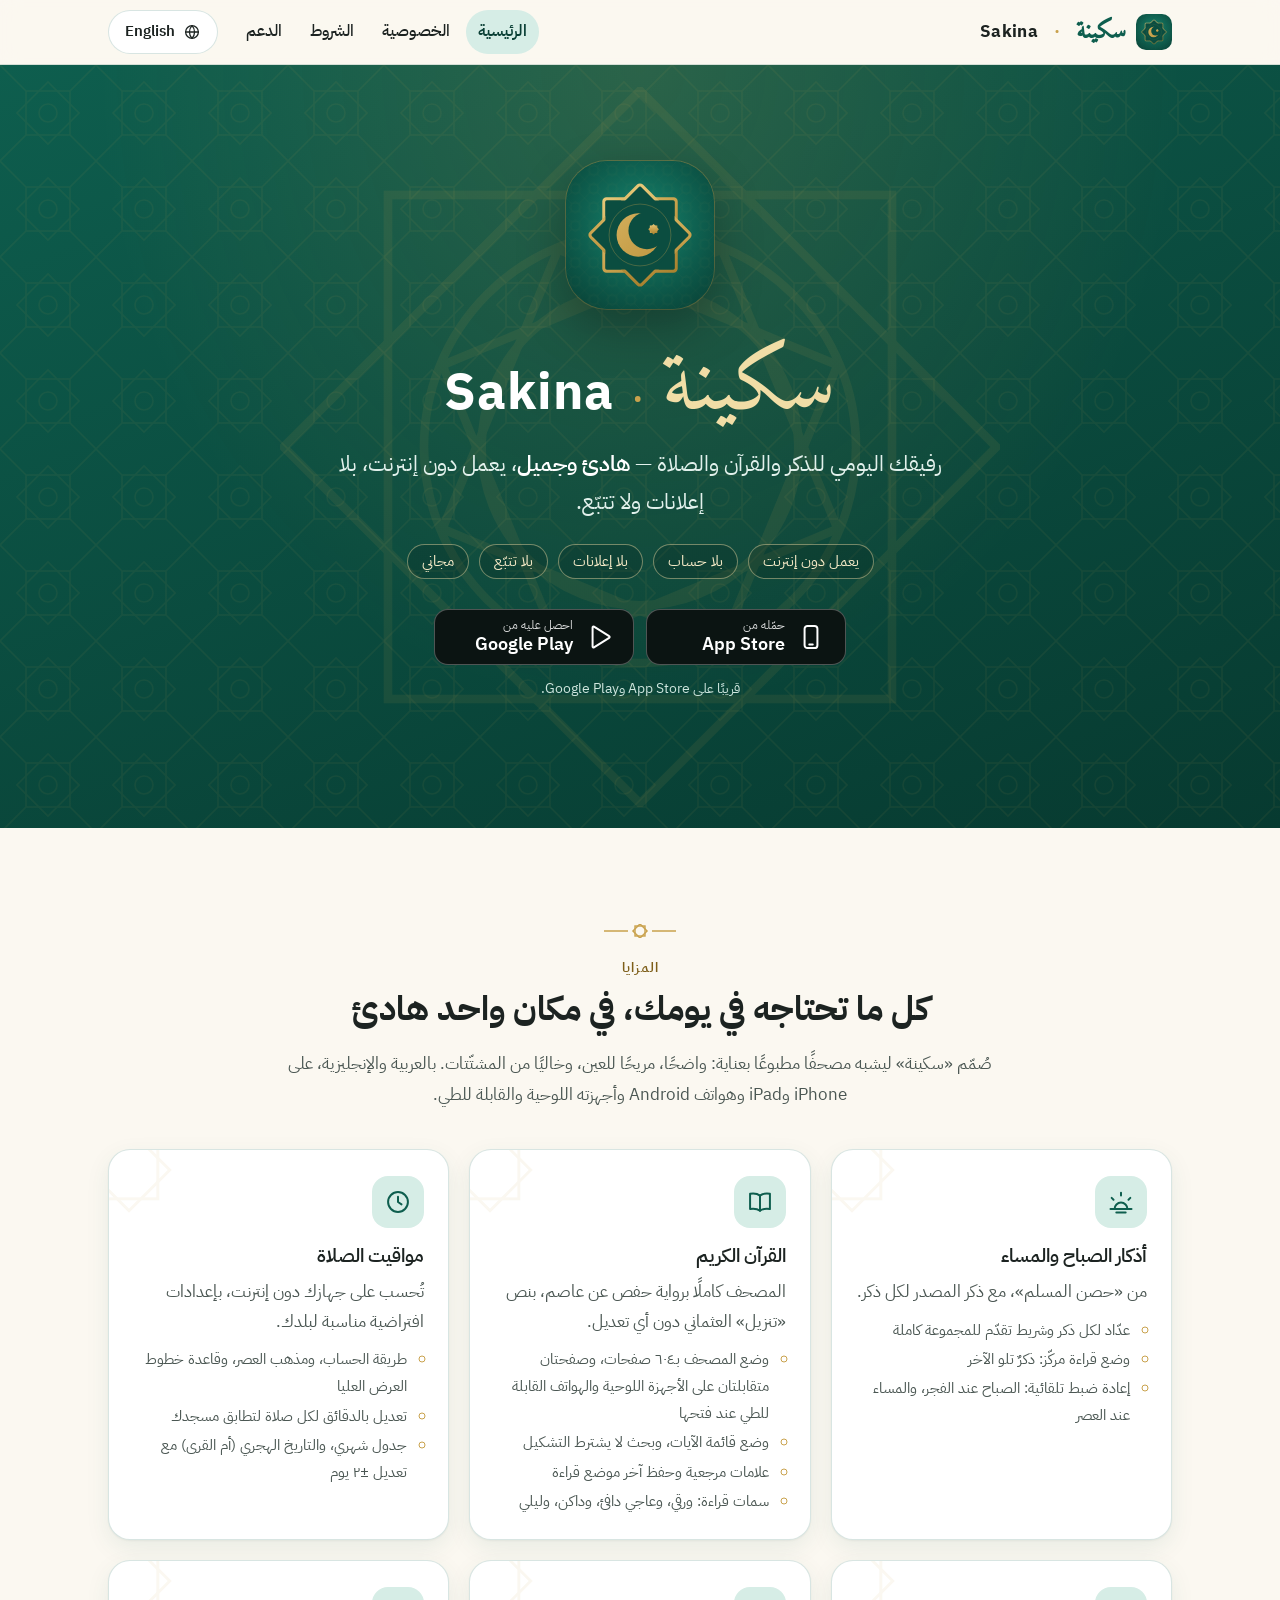
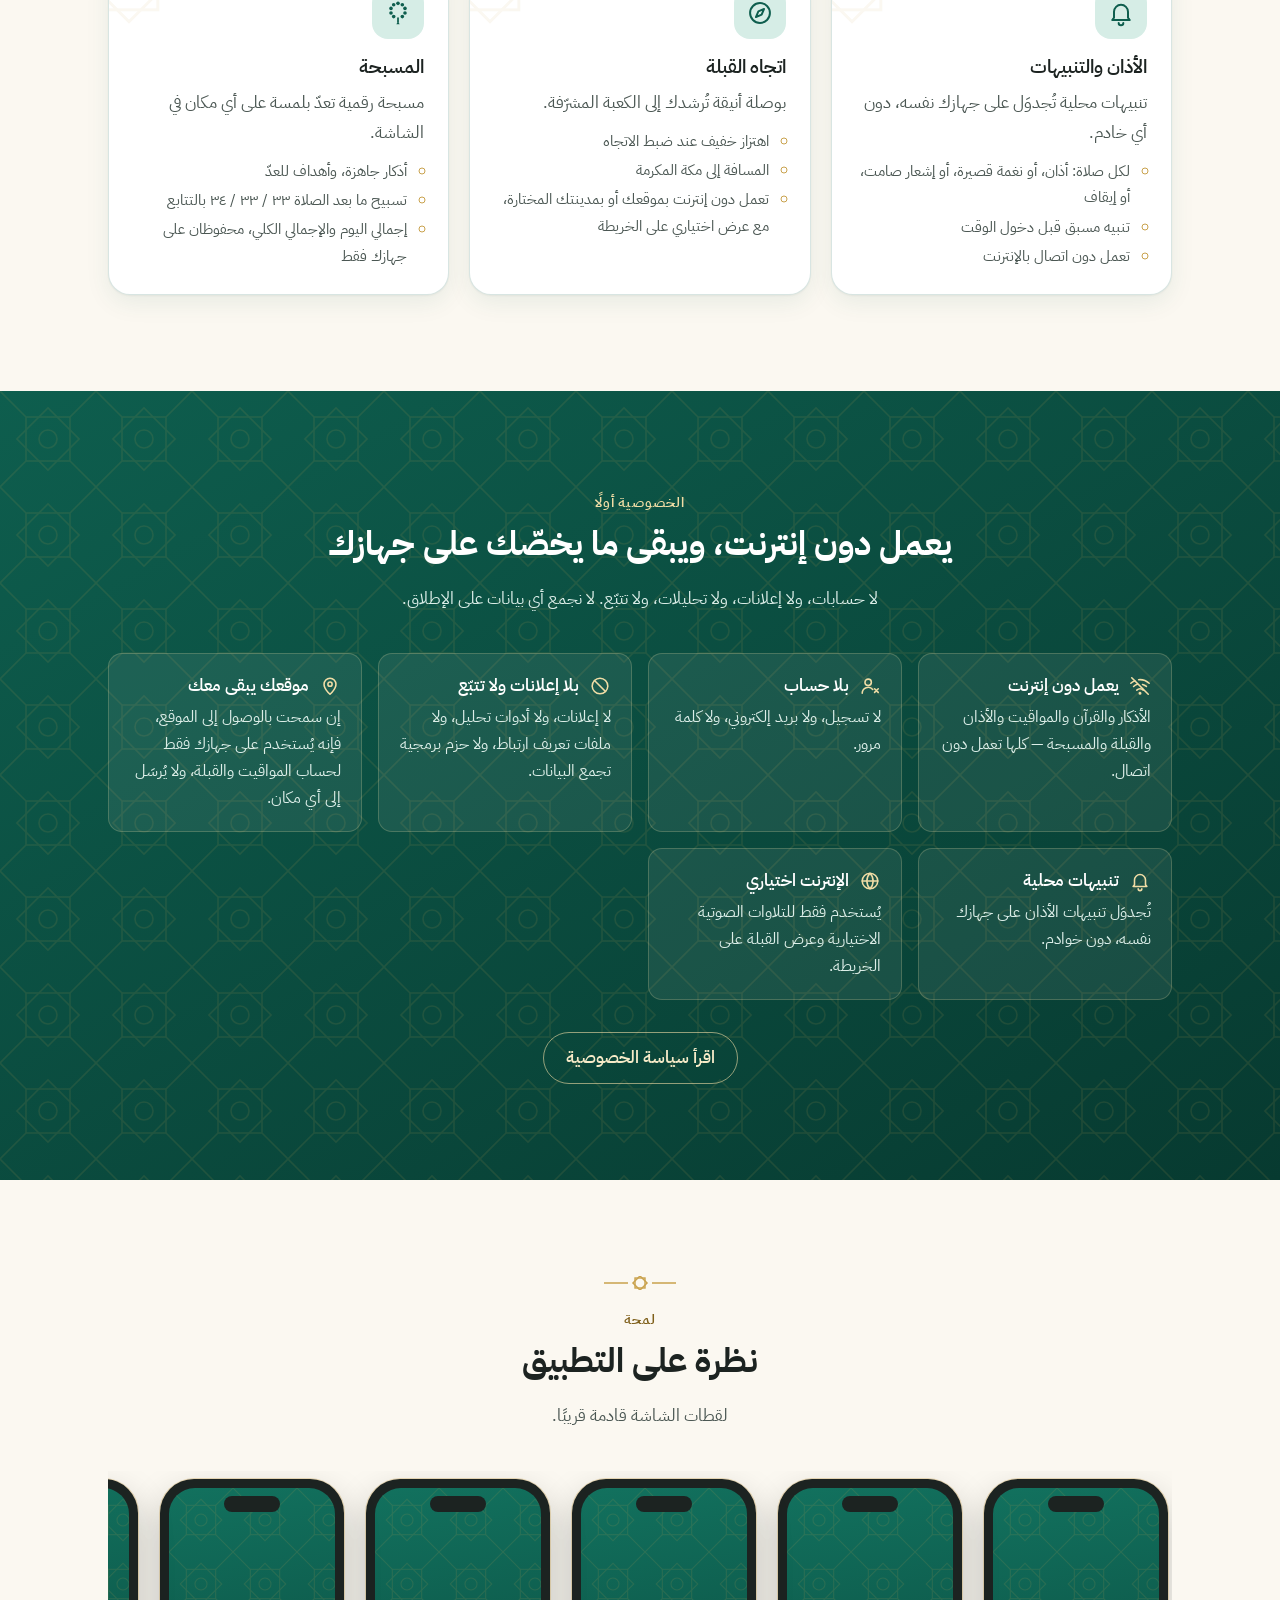
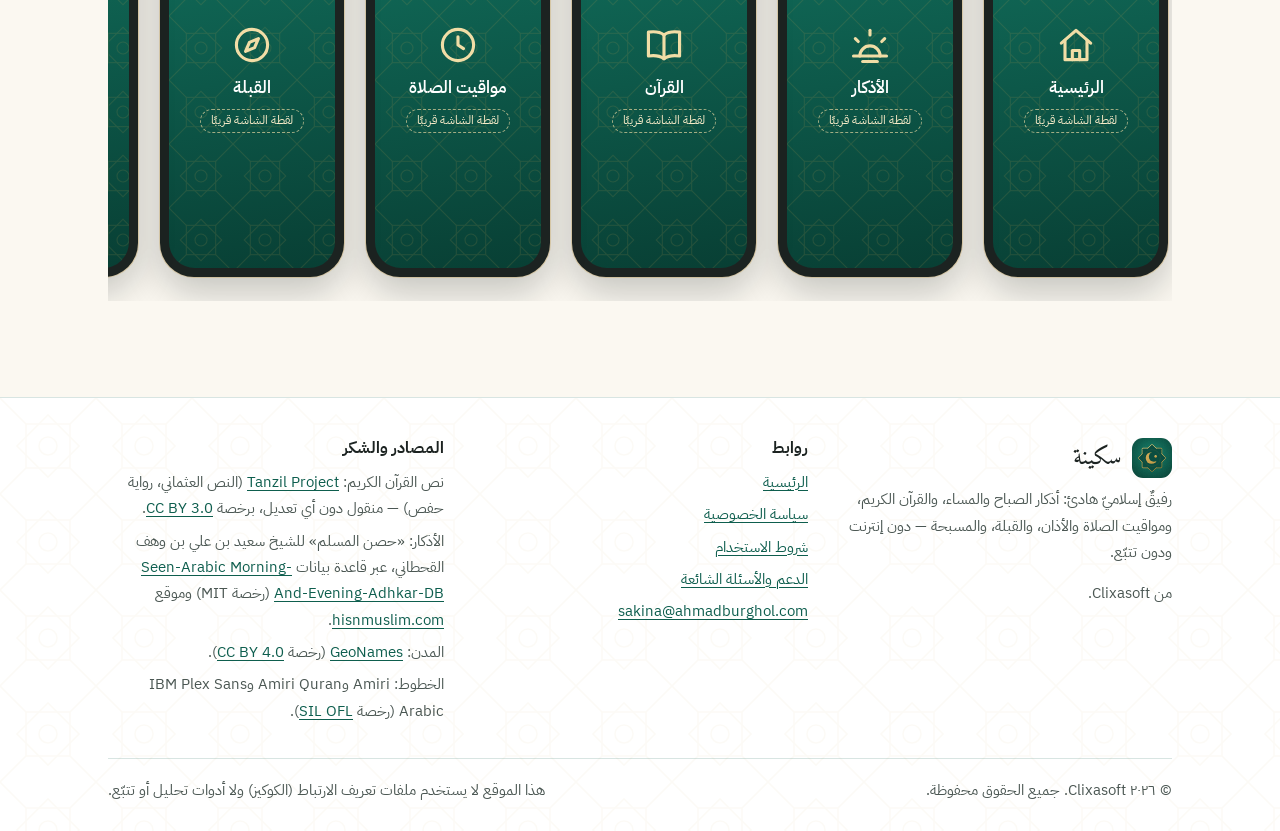
==== index.html @ 66f152a5 "website implementation" ====
<!doctype html>
<html lang="ar" dir="rtl" data-title-ar="سكينة — أذكار وقرآن ومواقيت الصلاة" data-title-en="Sakina — Azkar, Quran &amp; Prayer Times">
<head>
  <meta charset="utf-8">
  <meta name="viewport" content="width=device-width, initial-scale=1, viewport-fit=cover">
  <title>سكينة — أذكار وقرآن ومواقيت الصلاة | Sakina — Azkar, Quran &amp; Prayer Times</title>
  <meta name="description" content="سكينة: أذكار الصباح والمساء، والقرآن الكريم، ومواقيت الصلاة والأذان، والقبلة، والمسبحة. يعمل دون إنترنت، بلا إعلانات ولا تتبّع — Sakina: Morning &amp; Evening Azkar, the full Quran, prayer times &amp; adhan, Qibla and Tasbih. Works offline, no ads, no tracking">
  <meta name="color-scheme" content="light dark">
  <meta name="theme-color" content="#0E5E4E" media="(prefers-color-scheme: light)">
  <meta name="theme-color" content="#0B1412" media="(prefers-color-scheme: dark)">
  <meta name="referrer" content="strict-origin-when-cross-origin">
  <link rel="canonical" href="https://sakina.ahmadburghol.com/">
  <link rel="alternate" hreflang="ar" href="https://sakina.ahmadburghol.com/">
  <link rel="alternate" hreflang="en" href="https://sakina.ahmadburghol.com/?lang=en">
  <link rel="alternate" hreflang="x-default" href="https://sakina.ahmadburghol.com/">
  <link rel="icon" href="assets/img/icon.svg" type="image/svg+xml">
  <link rel="icon" href="assets/img/favicon-32.png" sizes="32x32" type="image/png">
  <link rel="apple-touch-icon" href="assets/img/apple-touch-icon.png">
  <meta property="og:type" content="website">
  <meta property="og:site_name" content="سكينة | Sakina">
  <meta property="og:title" content="سكينة — أذكار وقرآن ومواقيت الصلاة | Sakina — Azkar, Quran &amp; Prayer Times">
  <meta property="og:description" content="سكينة: أذكار الصباح والمساء، والقرآن الكريم، ومواقيت الصلاة والأذان، والقبلة، والمسبحة. يعمل دون إنترنت، بلا إعلانات ولا تتبّع — Sakina: Morning &amp; Evening Azkar, the full Quran, prayer times &amp; adhan, Qibla and Tasbih. Works offline, no ads, no tracking">
  <meta property="og:url" content="https://sakina.ahmadburghol.com/">
  <meta property="og:image" content="https://sakina.ahmadburghol.com/assets/img/og-image.png">
  <meta property="og:image:width" content="1200">
  <meta property="og:image:height" content="630">
  <meta property="og:image:alt" content="سكينة · Sakina — Azkar · Quran · Prayer Times · Qibla · Tasbih">
  <meta property="og:locale" content="ar_AR">
  <meta property="og:locale:alternate" content="en_US">
  <meta name="twitter:card" content="summary_large_image">
  <link rel="stylesheet" href="assets/css/style.css">
  <script src="assets/js/lang.js"></script>
</head>
<body>
<svg xmlns="http://www.w3.org/2000/svg" style="display:none" aria-hidden="true" focusable="false">
  <symbol id="i-star8" viewBox="0 0 100 100"><g fill="none" stroke="currentColor" stroke-width="1.2"><rect x="15" y="15" width="70" height="70"/><rect x="15" y="15" width="70" height="70" transform="rotate(45 50 50)"/><circle cx="50" cy="50" r="30"/><circle cx="50" cy="50" r="22"/><rect x="29" y="29" width="42" height="42" transform="rotate(22.5 50 50)"/><rect x="29" y="29" width="42" height="42" transform="rotate(67.5 50 50)"/></g></symbol>
  <symbol id="i-ornament" viewBox="0 0 72 14"><g fill="none" stroke="currentColor" stroke-width="1.4"><path d="M0 7h24M48 7h24"/><rect x="31" y="2" width="10" height="10"/><rect x="31" y="2" width="10" height="10" transform="rotate(45 36 7)"/></g></symbol>
  <symbol id="i-azkar" viewBox="0 0 24 24"><g fill="none" stroke="currentColor" stroke-width="1.7" stroke-linecap="round" stroke-linejoin="round"><path d="M3 18h18"/><path d="M6.5 18a5.5 5.5 0 0 1 11 0"/><path d="M12 6.5V4"/><path d="M5.6 10.1 4 8.5"/><path d="M18.4 10.1 20 8.5"/><path d="M8 21h8"/></g></symbol>
  <symbol id="i-quran" viewBox="0 0 24 24"><g fill="none" stroke="currentColor" stroke-width="1.7" stroke-linecap="round" stroke-linejoin="round"><path d="M12 6.5C10 5 7 4.5 3.5 5v13c3.5-.5 6.5 0 8.5 1.5 2-1.5 5-2 8.5-1.5V5C17 4.5 14 5 12 6.5z"/><path d="M12 6.5v13"/></g></symbol>
  <symbol id="i-prayer" viewBox="0 0 24 24"><g fill="none" stroke="currentColor" stroke-width="1.7" stroke-linecap="round" stroke-linejoin="round"><circle cx="12" cy="12" r="8.5"/><path d="M12 7.5V12l3 2"/></g></symbol>
  <symbol id="i-adhan" viewBox="0 0 24 24"><g fill="none" stroke="currentColor" stroke-width="1.7" stroke-linecap="round" stroke-linejoin="round"><path d="M6 16v-5a6 6 0 0 1 12 0v5l1.5 2h-15z"/><path d="M10 20.5a2 2 0 0 0 4 0"/></g></symbol>
  <symbol id="i-qibla" viewBox="0 0 24 24"><g fill="none" stroke="currentColor" stroke-width="1.7" stroke-linecap="round" stroke-linejoin="round"><circle cx="12" cy="12" r="8.5"/><path d="M15.5 8.5l-2.1 4.9-4.9 2.1 2.1-4.9z"/></g></symbol>
  <symbol id="i-tasbih" viewBox="0 0 24 24"><g fill="currentColor"><circle cx="12.00" cy="3.70" r="1.55"/><circle cx="15.70" cy="4.90" r="1.55"/><circle cx="17.99" cy="8.05" r="1.55"/><circle cx="17.99" cy="11.95" r="1.55"/><circle cx="15.70" cy="15.10" r="1.55"/><circle cx="8.30" cy="15.10" r="1.55"/><circle cx="6.01" cy="11.95" r="1.55"/><circle cx="6.01" cy="8.05" r="1.55"/><circle cx="8.30" cy="4.90" r="1.55"/><path d="M12 16.3v3.2" stroke="currentColor" stroke-width="1.5" stroke-linecap="round"/><path d="M10.6 21.6 12 19.2l1.4 2.4z"/></g></symbol>
  <symbol id="i-home" viewBox="0 0 24 24"><g fill="none" stroke="currentColor" stroke-width="1.7" stroke-linecap="round" stroke-linejoin="round"><path d="M4 11 12 4l8 7"/><path d="M6 9.5V20h12V9.5"/><path d="M10 20v-5h4v5"/></g></symbol>
  <symbol id="i-offline" viewBox="0 0 24 24"><g fill="none" stroke="currentColor" stroke-width="1.7" stroke-linecap="round" stroke-linejoin="round"><path d="M3 3l18 18"/><path d="M8.5 16.5a5 5 0 0 1 7 0"/><path d="M5 12.5a10 10 0 0 1 4-2.3"/><path d="M14.7 10.3A10 10 0 0 1 19 12.5"/><path d="M2 9a15 15 0 0 1 4.3-2.6"/><path d="M10.5 5.1A15 15 0 0 1 22 9"/><circle cx="12" cy="20" r=".8" fill="currentColor"/></g></symbol>
  <symbol id="i-user" viewBox="0 0 24 24"><g fill="none" stroke="currentColor" stroke-width="1.7" stroke-linecap="round" stroke-linejoin="round"><circle cx="10" cy="8" r="3.5"/><path d="M3.5 20a6.5 6.5 0 0 1 11.5-4.2"/><path d="M17 15l4 4M21 15l-4 4"/></g></symbol>
  <symbol id="i-ban" viewBox="0 0 24 24"><g fill="none" stroke="currentColor" stroke-width="1.7" stroke-linecap="round"><circle cx="12" cy="12" r="8.5"/><path d="M6 6l12 12"/></g></symbol>
  <symbol id="i-pin" viewBox="0 0 24 24"><g fill="none" stroke="currentColor" stroke-width="1.7" stroke-linecap="round" stroke-linejoin="round"><path d="M12 21s-6.5-6-6.5-11a6.5 6.5 0 0 1 13 0c0 5-6.5 11-6.5 11z"/><circle cx="12" cy="10" r="2.3"/></g></symbol>
  <symbol id="i-bell" viewBox="0 0 24 24"><g fill="none" stroke="currentColor" stroke-width="1.7" stroke-linecap="round" stroke-linejoin="round"><path d="M6 16v-5a6 6 0 0 1 12 0v5l1.5 2h-15z"/><path d="M10 20.5a2 2 0 0 0 4 0"/></g></symbol>
  <symbol id="i-globe" viewBox="0 0 24 24"><g fill="none" stroke="currentColor" stroke-width="1.7" stroke-linecap="round" stroke-linejoin="round"><circle cx="12" cy="12" r="8.5"/><path d="M3.5 12h17"/><path d="M12 3.5c2.3 2.4 3.4 5.2 3.4 8.5s-1.1 6.1-3.4 8.5c-2.3-2.4-3.4-5.2-3.4-8.5S9.7 5.9 12 3.5z"/></g></symbol>
  <symbol id="i-phone" viewBox="0 0 24 24"><g fill="none" stroke="currentColor" stroke-width="1.7" stroke-linecap="round" stroke-linejoin="round"><rect x="6.5" y="2.5" width="11" height="19" rx="2.5"/><path d="M10.5 18.5h3"/></g></symbol>
  <symbol id="i-play" viewBox="0 0 24 24"><path fill="none" stroke="currentColor" stroke-width="1.7" stroke-linejoin="round" d="M6.5 3.8v16.4a.8.8 0 0 0 1.2.7l13-8.2a.8.8 0 0 0 0-1.4l-13-8.2a.8.8 0 0 0-1.2.7z"/></symbol>
  <symbol id="i-mail" viewBox="0 0 24 24"><g fill="none" stroke="currentColor" stroke-width="1.7" stroke-linecap="round" stroke-linejoin="round"><rect x="3" y="5" width="18" height="14" rx="2.5"/><path d="M3.5 6.5 12 13l8.5-6.5"/></g></symbol>
</svg>
<a class="skip-link" href="#main"><span class="i l-ar" lang="ar">تخطَّ إلى المحتوى</span><span class="i l-en" lang="en">Skip to content</span></a>
<header class="site-header">
  <div class="container header-inner">
    <a class="brand" href="https://sakina.ahmadburghol.com/" aria-label="سكينة | Sakina — الصفحة الرئيسية" data-aria-ar="سكينة | Sakina — الصفحة الرئيسية" data-aria-en="Sakina | سكينة — Home">
      <img src="assets/img/icon.svg" width="36" height="36" alt="">
      <span class="brand-ar" lang="ar">سكينة</span><span class="brand-sep" aria-hidden="true">·</span><span class="brand-en" lang="en">Sakina</span>
    </a>
    <nav class="site-nav" aria-label="القائمة الرئيسية" data-aria-ar="القائمة الرئيسية" data-aria-en="Main menu">
      <ul>
        <li><a href="https://sakina.ahmadburghol.com/" aria-current="page"><span class="i l-ar" lang="ar">الرئيسية</span><span class="i l-en" lang="en">Home</span></a></li>
        <li><a href="https://sakina.ahmadburghol.com/privacy.html"><span class="i l-ar" lang="ar">الخصوصية</span><span class="i l-en" lang="en">Privacy</span></a></li>
        <li><a href="https://sakina.ahmadburghol.com/terms.html"><span class="i l-ar" lang="ar">الشروط</span><span class="i l-en" lang="en">Terms</span></a></li>
        <li><a href="https://sakina.ahmadburghol.com/support.html"><span class="i l-ar" lang="ar">الدعم</span><span class="i l-en" lang="en">Support</span></a></li>
      </ul>
    </nav>
    <button type="button" class="lang-toggle" data-lang-toggle hidden><svg aria-hidden="true" focusable="false"><use href="#i-globe"/></svg><span data-lang-label lang="en">English</span></button>
  </div>
</header>
<main id="main" tabindex="-1">
  <section class="hero" aria-labelledby="hero-title">
    <div class="pattern" aria-hidden="true"></div>
    <svg class="hero-star" viewBox="0 0 100 100" aria-hidden="true" focusable="false"><use href="#i-star8"/></svg>
    <div class="container">
      <img class="hero-icon" src="assets/img/icon.svg" width="148" height="148" alt="">
      <h1 id="hero-title"><span class="name-ar" lang="ar">سكينة</span><span class="name-sep" aria-hidden="true">·</span><span class="name-en" lang="en">Sakina</span></h1>
      <div class="l-ar" lang="ar" dir="rtl">
        <p class="tagline">رفيقك اليومي للذكر والقرآن والصلاة — <strong>هادئ وجميل</strong>، يعمل دون إنترنت، بلا إعلانات ولا تتبّع.</p>
        <ul class="hero-points" aria-label="أبرز المزايا">
          <li>يعمل دون إنترنت</li><li>بلا حساب</li><li>بلا إعلانات</li><li>بلا تتبّع</li><li>مجاني</li>
        </ul>
      <div class="badges">
        <!-- TODO: replace href="#" with the real App Store URL and swap in Apple's official badge artwork once the app is live. -->
        <a class="badge" href="#" aria-label="حمّله من App Store (قريبًا)"><svg aria-hidden="true" focusable="false"><use href="#i-phone"/></svg><span><small>حمّله من</small><b lang="en" dir="ltr">App Store</b></span></a>
        <!-- TODO: replace href="#" with the real Google Play URL and swap in Google's official badge artwork once the app is live. -->
        <a class="badge" href="#" aria-label="احصل عليه من Google Play (قريبًا)"><svg aria-hidden="true" focusable="false"><use href="#i-play"/></svg><span><small>احصل عليه من</small><b lang="en" dir="ltr">Google Play</b></span></a>
      </div>
      <p class="badge-note">قريبًا على App Store وGoogle Play.</p>
      </div>
      <div class="l-en" lang="en" dir="ltr">
        <p class="tagline">Your daily companion for remembrance, Quran and prayer — <strong>calm and beautiful</strong>, offline, with no ads and no tracking.</p>
        <ul class="hero-points" aria-label="Highlights">
          <li>Works offline</li><li>No account</li><li>No ads</li><li>No tracking</li><li>Free</li>
        </ul>
      <div class="badges">
        <!-- TODO: replace href="#" with the real App Store URL and swap in Apple's official badge artwork once the app is live. -->
        <a class="badge" href="#" aria-label="Download on the App Store (coming soon)"><svg aria-hidden="true" focusable="false"><use href="#i-phone"/></svg><span><small>Download on the</small><b lang="en" dir="ltr">App Store</b></span></a>
        <!-- TODO: replace href="#" with the real Google Play URL and swap in Google's official badge artwork once the app is live. -->
        <a class="badge" href="#" aria-label="Get it on Google Play (coming soon)"><svg aria-hidden="true" focusable="false"><use href="#i-play"/></svg><span><small>Get it on</small><b lang="en" dir="ltr">Google Play</b></span></a>
      </div>
      <p class="badge-note">Coming soon to the App Store and Google Play.</p>
      </div>
    </div>
  </section>

  <section class="section l-ar" lang="ar" dir="rtl" aria-labelledby="features-ar" id="features">
    <div class="container">
      <div class="section-head">
        <svg class="ornament" viewBox="0 0 72 14" aria-hidden="true" focusable="false"><use href="#i-ornament"/></svg>
        <span class="eyebrow">المزايا</span>
        <h2 id="features-ar">كل ما تحتاجه في يومك، في مكان واحد هادئ</h2>
        <p>صُمّم «سكينة» ليشبه مصحفًا مطبوعًا بعناية: واضحًا، مريحًا للعين، وخاليًا من المشتّتات. بالعربية والإنجليزية، على iPhone وiPad وهواتف Android وأجهزته اللوحية والقابلة للطي.</p>
      </div>
      <ul class="features">
        <li class="card">
          <div class="card-icon"><svg aria-hidden="true" focusable="false"><use href="#i-azkar"/></svg></div>
          <h3>أذكار الصباح والمساء</h3>
          <p>من «حصن المسلم»، مع ذكر المصدر لكل ذكر.</p>
          <ul><li>عدّاد لكل ذكر وشريط تقدّم للمجموعة كاملة</li><li>وضع قراءة مركّز: ذكرٌ تلو الآخر</li><li>إعادة ضبط تلقائية: الصباح عند الفجر، والمساء عند العصر</li></ul>
        </li>
        <li class="card">
          <div class="card-icon"><svg aria-hidden="true" focusable="false"><use href="#i-quran"/></svg></div>
          <h3>القرآن الكريم</h3>
          <p>المصحف كاملًا برواية حفص عن عاصم، بنص «تنزيل» العثماني دون أي تعديل.</p>
          <ul><li>وضع المصحف بـ٦٠٤ صفحات، وصفحتان متقابلتان على الأجهزة اللوحية والهواتف القابلة للطي عند فتحها</li><li>وضع قائمة الآيات، وبحث لا يشترط التشكيل</li><li>علامات مرجعية وحفظ آخر موضع قراءة</li><li>سمات قراءة: ورقي، وعاجي دافئ، وداكن، وليلي</li></ul>
        </li>
        <li class="card">
          <div class="card-icon"><svg aria-hidden="true" focusable="false"><use href="#i-prayer"/></svg></div>
          <h3>مواقيت الصلاة</h3>
          <p>تُحسب على جهازك دون إنترنت، بإعدادات افتراضية مناسبة لبلدك.</p>
          <ul><li>طريقة الحساب، ومذهب العصر، وقاعدة خطوط العرض العليا</li><li>تعديل بالدقائق لكل صلاة لتطابق مسجدك</li><li>جدول شهري، والتاريخ الهجري (أم القرى) مع تعديل ±٢ يوم</li></ul>
        </li>
        <li class="card">
          <div class="card-icon"><svg aria-hidden="true" focusable="false"><use href="#i-adhan"/></svg></div>
          <h3>الأذان والتنبيهات</h3>
          <p>تنبيهات محلية تُجدوَل على جهازك نفسه، دون أي خادم.</p>
          <ul><li>لكل صلاة: أذان، أو نغمة قصيرة، أو إشعار صامت، أو إيقاف</li><li>تنبيه مسبق قبل دخول الوقت</li><li>تعمل دون اتصال بالإنترنت</li></ul>
        </li>
        <li class="card">
          <div class="card-icon"><svg aria-hidden="true" focusable="false"><use href="#i-qibla"/></svg></div>
          <h3>اتجاه القبلة</h3>
          <p>بوصلة أنيقة تُرشدك إلى الكعبة المشرّفة.</p>
          <ul><li>اهتزاز خفيف عند ضبط الاتجاه</li><li>المسافة إلى مكة المكرمة</li><li>تعمل دون إنترنت بموقعك أو بمدينتك المختارة، مع عرض اختياري على الخريطة</li></ul>
        </li>
        <li class="card">
          <div class="card-icon"><svg aria-hidden="true" focusable="false"><use href="#i-tasbih"/></svg></div>
          <h3>المسبحة</h3>
          <p>مسبحة رقمية تعدّ بلمسة على أي مكان في الشاشة.</p>
          <ul><li>أذكار جاهزة، وأهداف للعدّ</li><li>تسبيح ما بعد الصلاة ٣٣ / ٣٣ / ٣٤ بالتتابع</li><li>إجمالي اليوم والإجمالي الكلي، محفوظان على جهازك فقط</li></ul>
        </li>
      </ul>
    </div>
  </section>
  <section class="section l-en" lang="en" dir="ltr" aria-labelledby="features-en">
    <div class="container">
      <div class="section-head">
        <svg class="ornament" viewBox="0 0 72 14" aria-hidden="true" focusable="false"><use href="#i-ornament"/></svg>
        <span class="eyebrow">Features</span>
        <h2 id="features-en">Everything for your day, in one calm place</h2>
        <p>Sakina is designed to feel like a beautifully printed mushaf: clear, easy on the eyes and free of distractions. In Arabic and English, on iPhone, iPad, and Android phones, tablets and foldables.</p>
      </div>
      <ul class="features">
        <li class="card">
          <div class="card-icon"><svg aria-hidden="true" focusable="false"><use href="#i-azkar"/></svg></div>
          <h3>Morning &amp; Evening Azkar</h3>
          <p>From <i>Hisn al-Muslim</i>, with the source shown for every zikr.</p>
          <ul><li>A counter for each zikr and progress for the whole set</li><li>Focused reading mode, one zikr at a time</li><li>Resets automatically: morning at Fajr, evening at Asr</li></ul>
        </li>
        <li class="card">
          <div class="card-icon"><svg aria-hidden="true" focusable="false"><use href="#i-quran"/></svg></div>
          <h3>The Holy Quran</h3>
          <p>The complete Mushaf (Hafs ‘an ‘Asim) using the Tanzil Uthmani text, unmodified.</p>
          <ul><li>604-page mushaf mode, with two facing pages on tablets and unfolded foldables</li><li>Ayah list mode and search that ignores tashkeel</li><li>Bookmarks and automatic last-read position</li><li>Reading themes: paper, sepia, dark and night</li></ul>
        </li>
        <li class="card">
          <div class="card-icon"><svg aria-hidden="true" focusable="false"><use href="#i-prayer"/></svg></div>
          <h3>Prayer Times</h3>
          <p>Calculated on your device, offline, with sensible defaults for your country.</p>
          <ul><li>Calculation method, Asr madhab and high-latitude rule</li><li>Per-prayer minute offsets to match your mosque</li><li>Monthly timetable and Hijri date (Umm al-Qura) with ±2-day adjustment</li></ul>
        </li>
        <li class="card">
          <div class="card-icon"><svg aria-hidden="true" focusable="false"><use href="#i-adhan"/></svg></div>
          <h3>Adhan &amp; Alerts</h3>
          <p>Local notifications scheduled on the device itself — no server involved.</p>
          <ul><li>Per prayer: adhan, short beep, silent notification or off</li><li>Optional pre-alert before each prayer</li><li>Works without an internet connection</li></ul>
        </li>
        <li class="card">
          <div class="card-icon"><svg aria-hidden="true" focusable="false"><use href="#i-qibla"/></svg></div>
          <h3>Qibla</h3>
          <p>An elegant compass that points you towards the Kaaba.</p>
          <ul><li>Gentle haptic when you are aligned</li><li>Distance to Makkah</li><li>Works offline with your location or chosen city; optional map view</li></ul>
        </li>
        <li class="card">
          <div class="card-icon"><svg aria-hidden="true" focusable="false"><use href="#i-tasbih"/></svg></div>
          <h3>Tasbih</h3>
          <p>A digital tasbih — tap anywhere on the screen to count.</p>
          <ul><li>Ready-made adhkar and counting targets</li><li>After-prayer sequence 33 / 33 / 34</li><li>Today’s and all-time totals, kept only on your device</li></ul>
        </li>
      </ul>
    </div>
  </section>

  <section class="section private on-dark l-ar" lang="ar" dir="rtl" aria-labelledby="private-ar" id="private">
    <div class="pattern" aria-hidden="true"></div>
    <div class="container">
      <div class="section-head">
        <span class="eyebrow">الخصوصية أولًا</span>
        <h2 id="private-ar">يعمل دون إنترنت، ويبقى ما يخصّك على جهازك</h2>
        <p>لا حسابات، ولا إعلانات، ولا تحليلات، ولا تتبّع. لا نجمع أي بيانات على الإطلاق.</p>
      </div>
      <ul class="private-grid">
        <li><h3><svg aria-hidden="true" focusable="false"><use href="#i-offline"/></svg>يعمل دون إنترنت</h3><p>الأذكار والقرآن والمواقيت والأذان والقبلة والمسبحة — كلها تعمل دون اتصال.</p></li>
        <li><h3><svg aria-hidden="true" focusable="false"><use href="#i-user"/></svg>بلا حساب</h3><p>لا تسجيل، ولا بريد إلكتروني، ولا كلمة مرور.</p></li>
        <li><h3><svg aria-hidden="true" focusable="false"><use href="#i-ban"/></svg>بلا إعلانات ولا تتبّع</h3><p>لا إعلانات، ولا أدوات تحليل، ولا ملفات تعريف ارتباط، ولا حزم برمجية تجمع البيانات.</p></li>
        <li><h3><svg aria-hidden="true" focusable="false"><use href="#i-pin"/></svg>موقعك يبقى معك</h3><p>إن سمحت بالوصول إلى الموقع، فإنه يُستخدم على جهازك فقط لحساب المواقيت والقبلة، ولا يُرسَل إلى أي مكان.</p></li>
        <li><h3><svg aria-hidden="true" focusable="false"><use href="#i-bell"/></svg>تنبيهات محلية</h3><p>تُجدوَل تنبيهات الأذان على جهازك نفسه، دون خوادم.</p></li>
        <li><h3><svg aria-hidden="true" focusable="false"><use href="#i-globe"/></svg>الإنترنت اختياري</h3><p>يُستخدم فقط للتلاوات الصوتية الاختيارية وعرض القبلة على الخريطة.</p></li>
      </ul>
      <p class="private-cta"><a class="btn btn-ghost" href="https://sakina.ahmadburghol.com/privacy.html">اقرأ سياسة الخصوصية</a></p>
    </div>
  </section>
  <section class="section private on-dark l-en" lang="en" dir="ltr" aria-labelledby="private-en">
    <div class="pattern" aria-hidden="true"></div>
    <div class="container">
      <div class="section-head">
        <span class="eyebrow">Private by design</span>
        <h2 id="private-en">Works offline. What’s yours stays on your device.</h2>
        <p>No accounts, no ads, no analytics, no tracking. We collect no data at all.</p>
      </div>
      <ul class="private-grid">
        <li><h3><svg aria-hidden="true" focusable="false"><use href="#i-offline"/></svg>Works offline</h3><p>Azkar, Quran, prayer times, adhan, Qibla and Tasbih all work without a connection.</p></li>
        <li><h3><svg aria-hidden="true" focusable="false"><use href="#i-user"/></svg>No account</h3><p>No sign-up, no email, no password.</p></li>
        <li><h3><svg aria-hidden="true" focusable="false"><use href="#i-ban"/></svg>No ads, no tracking</h3><p>No ads, no analytics, no cookies and no data-collecting SDKs.</p></li>
        <li><h3><svg aria-hidden="true" focusable="false"><use href="#i-pin"/></svg>Your location stays with you</h3><p>If you allow location, it is used only on your device for prayer times and Qibla — never sent anywhere.</p></li>
        <li><h3><svg aria-hidden="true" focusable="false"><use href="#i-bell"/></svg>Local notifications</h3><p>Adhan alerts are scheduled on the device itself, with no servers.</p></li>
        <li><h3><svg aria-hidden="true" focusable="false"><use href="#i-globe"/></svg>Internet is optional</h3><p>Used only for optional Quran audio and the optional Qibla map view.</p></li>
      </ul>
      <p class="private-cta"><a class="btn btn-ghost" href="https://sakina.ahmadburghol.com/privacy.html">Read the Privacy Policy</a></p>
    </div>
  </section>

  <section class="section l-ar" lang="ar" dir="rtl" aria-labelledby="shots-ar" id="screenshots">
    <div class="container">
      <div class="section-head">
        <svg class="ornament" viewBox="0 0 72 14" aria-hidden="true" focusable="false"><use href="#i-ornament"/></svg>
        <span class="eyebrow">لمحة</span>
        <h2 id="shots-ar">نظرة على التطبيق</h2>
        <p>لقطات الشاشة قادمة قريبًا.</p>
      </div>
      <ul class="shots" tabindex="0" aria-label="لقطات الشاشة (قريبًا)">
        <li><div class="phone"><div class="phone-screen"><div class="pattern" aria-hidden="true"></div><svg aria-hidden="true" focusable="false"><use href="#i-home"/></svg><span class="phone-title">الرئيسية</span><span class="phone-soon">لقطة الشاشة قريبًا</span></div></div></li>
        <li><div class="phone"><div class="phone-screen"><div class="pattern" aria-hidden="true"></div><svg aria-hidden="true" focusable="false"><use href="#i-azkar"/></svg><span class="phone-title">الأذكار</span><span class="phone-soon">لقطة الشاشة قريبًا</span></div></div></li>
        <li><div class="phone"><div class="phone-screen"><div class="pattern" aria-hidden="true"></div><svg aria-hidden="true" focusable="false"><use href="#i-quran"/></svg><span class="phone-title">القرآن</span><span class="phone-soon">لقطة الشاشة قريبًا</span></div></div></li>
        <li><div class="phone"><div class="phone-screen"><div class="pattern" aria-hidden="true"></div><svg aria-hidden="true" focusable="false"><use href="#i-prayer"/></svg><span class="phone-title">مواقيت الصلاة</span><span class="phone-soon">لقطة الشاشة قريبًا</span></div></div></li>
        <li><div class="phone"><div class="phone-screen"><div class="pattern" aria-hidden="true"></div><svg aria-hidden="true" focusable="false"><use href="#i-qibla"/></svg><span class="phone-title">القبلة</span><span class="phone-soon">لقطة الشاشة قريبًا</span></div></div></li>
        <li><div class="phone"><div class="phone-screen"><div class="pattern" aria-hidden="true"></div><svg aria-hidden="true" focusable="false"><use href="#i-tasbih"/></svg><span class="phone-title">المسبحة</span><span class="phone-soon">لقطة الشاشة قريبًا</span></div></div></li>
      </ul>
    </div>
  </section>
  <section class="section l-en" lang="en" dir="ltr" aria-labelledby="shots-en">
    <div class="container">
      <div class="section-head">
        <svg class="ornament" viewBox="0 0 72 14" aria-hidden="true" focusable="false"><use href="#i-ornament"/></svg>
        <span class="eyebrow">A glimpse</span>
        <h2 id="shots-en">A look inside</h2>
        <p>Screenshots are coming soon.</p>
      </div>
      <ul class="shots" tabindex="0" aria-label="Screenshots (coming soon)">
        <li><div class="phone"><div class="phone-screen"><div class="pattern" aria-hidden="true"></div><svg aria-hidden="true" focusable="false"><use href="#i-home"/></svg><span class="phone-title">Home</span><span class="phone-soon">Screenshot coming soon</span></div></div></li>
        <li><div class="phone"><div class="phone-screen"><div class="pattern" aria-hidden="true"></div><svg aria-hidden="true" focusable="false"><use href="#i-azkar"/></svg><span class="phone-title">Azkar</span><span class="phone-soon">Screenshot coming soon</span></div></div></li>
        <li><div class="phone"><div class="phone-screen"><div class="pattern" aria-hidden="true"></div><svg aria-hidden="true" focusable="false"><use href="#i-quran"/></svg><span class="phone-title">Quran</span><span class="phone-soon">Screenshot coming soon</span></div></div></li>
        <li><div class="phone"><div class="phone-screen"><div class="pattern" aria-hidden="true"></div><svg aria-hidden="true" focusable="false"><use href="#i-prayer"/></svg><span class="phone-title">Prayer times</span><span class="phone-soon">Screenshot coming soon</span></div></div></li>
        <li><div class="phone"><div class="phone-screen"><div class="pattern" aria-hidden="true"></div><svg aria-hidden="true" focusable="false"><use href="#i-qibla"/></svg><span class="phone-title">Qibla</span><span class="phone-soon">Screenshot coming soon</span></div></div></li>
        <li><div class="phone"><div class="phone-screen"><div class="pattern" aria-hidden="true"></div><svg aria-hidden="true" focusable="false"><use href="#i-tasbih"/></svg><span class="phone-title">Tasbih</span><span class="phone-soon">Screenshot coming soon</span></div></div></li>
      </ul>
    </div>
  </section>
</main>
<footer class="site-footer">
  <div class="pattern" aria-hidden="true"></div>
  <div class="container">
    <div class="l-ar" lang="ar" dir="rtl">
      <div class="footer-grid">
        <div>
          <div class="footer-brand"><img src="assets/img/icon.svg" width="40" height="40" alt=""><span>سكينة</span></div>
          <p>رفيقٌ إسلاميّ هادئ: أذكار الصباح والمساء، والقرآن الكريم، ومواقيت الصلاة والأذان، والقبلة، والمسبحة — دون إنترنت ودون تتبّع.</p>
          <p>من <span lang="en" dir="ltr">Clixasoft</span>.</p>
        </div>
        <nav aria-label="روابط الموقع">
          <h2>روابط</h2>
          <ul>
            <li><a href="https://sakina.ahmadburghol.com/">الرئيسية</a></li>
            <li><a href="https://sakina.ahmadburghol.com/privacy.html">سياسة الخصوصية</a></li>
            <li><a href="https://sakina.ahmadburghol.com/terms.html">شروط الاستخدام</a></li>
            <li><a href="https://sakina.ahmadburghol.com/support.html">الدعم والأسئلة الشائعة</a></li>
            <li><a href="mailto:sakina@ahmadburghol.com?subject=Sakina%20Support" class="ltr">sakina@ahmadburghol.com</a></li>
          </ul>
        </nav>
        <div>
          <h2>المصادر والشكر</h2>
          <ul>
            <li>نص القرآن الكريم: <a href="https://tanzil.net/" lang="en" dir="ltr">Tanzil Project</a> (النص العثماني، رواية حفص) — منقول دون أي تعديل، برخصة <a href="https://creativecommons.org/licenses/by/3.0/" lang="en" dir="ltr">CC BY 3.0</a>.</li>
            <li>الأذكار: «حصن المسلم» للشيخ سعيد بن علي بن وهف القحطاني، عبر قاعدة بيانات <a href="https://github.com/Seen-Arabic/Morning-And-Evening-Adhkar-DB" lang="en" dir="ltr">Seen-Arabic Morning-And-Evening-Adhkar-DB</a> (رخصة MIT) وموقع <a href="https://www.hisnmuslim.com/" lang="en" dir="ltr">hisnmuslim.com</a>.</li>
            <li>المدن: <a href="https://www.geonames.org/" lang="en" dir="ltr">GeoNames</a> (رخصة <a href="https://creativecommons.org/licenses/by/4.0/" lang="en" dir="ltr">CC BY 4.0</a>).</li>
            <li>الخطوط: Amiri وAmiri Quran وIBM Plex Sans Arabic (رخصة <a href="https://openfontlicense.org/" lang="en" dir="ltr">SIL OFL</a>).</li>
          </ul>
        </div>
      </div>
      <div class="footer-bottom">
        <p>© ٢٠٢٦ <span lang="en" dir="ltr">Clixasoft</span>. جميع الحقوق محفوظة.</p>
        <p>هذا الموقع لا يستخدم ملفات تعريف الارتباط (الكوكيز) ولا أدوات تحليل أو تتبّع.</p>
      </div>
    </div>
    <div class="l-en" lang="en" dir="ltr">
      <div class="footer-grid">
        <div>
          <div class="footer-brand"><img src="assets/img/icon.svg" width="40" height="40" alt=""><span lang="ar">سكينة</span></div>
          <p>A calm Islamic companion: Morning &amp; Evening Azkar, the Holy Quran, prayer times &amp; adhan, Qibla and Tasbih — offline and tracking-free.</p>
          <p>By Clixasoft.</p>
        </div>
        <nav aria-label="Site links">
          <h2>Links</h2>
          <ul>
            <li><a href="https://sakina.ahmadburghol.com/">Home</a></li>
            <li><a href="https://sakina.ahmadburghol.com/privacy.html">Privacy Policy</a></li>
            <li><a href="https://sakina.ahmadburghol.com/terms.html">Terms of Use</a></li>
            <li><a href="https://sakina.ahmadburghol.com/support.html">Support &amp; FAQ</a></li>
            <li><a href="mailto:sakina@ahmadburghol.com?subject=Sakina%20Support">sakina@ahmadburghol.com</a></li>
          </ul>
        </nav>
        <div>
          <h2>Sources &amp; credits</h2>
          <ul>
            <li>Quran text: <a href="https://tanzil.net/">Tanzil Project</a> (Uthmani text, Hafs) — reproduced verbatim under <a href="https://creativecommons.org/licenses/by/3.0/">CC BY 3.0</a>.</li>
            <li>Azkar: <i>Hisn al-Muslim</i> by Sa'id bin Ali bin Wahf Al-Qahtani, via the <a href="https://github.com/Seen-Arabic/Morning-And-Evening-Adhkar-DB">Seen-Arabic Morning-And-Evening-Adhkar-DB</a> (MIT) and <a href="https://www.hisnmuslim.com/">hisnmuslim.com</a>.</li>
            <li>Cities: <a href="https://www.geonames.org/">GeoNames</a> (<a href="https://creativecommons.org/licenses/by/4.0/">CC BY 4.0</a>).</li>
            <li>Fonts: Amiri, Amiri Quran and IBM Plex Sans Arabic (<a href="https://openfontlicense.org/">SIL OFL</a>).</li>
          </ul>
        </div>
      </div>
      <div class="footer-bottom">
        <p>© 2026 Clixasoft. All rights reserved.</p>
        <p>This website uses no cookies, analytics or trackers.</p>
      </div>
    </div>
  </div>
</footer>
</body>
</html>
---- assets/css/style.css ----
/* =========================================================================
   سكينة | Sakina — website stylesheet
   Static, dependency-free. Palette from SAKINA_SPEC.md §6.1.
   Fonts are bundled locally (SIL Open Font License, see assets/fonts/).
   ========================================================================= */

/* ---------- Fonts (local only, no CDN) ---------- */
@font-face {
  font-family: "IBM Plex Sans Arabic";
  src: url("../fonts/IBMPlexSansArabic-Regular.ttf") format("truetype");
  font-weight: 400;
  font-style: normal;
  font-display: swap;
}
@font-face {
  font-family: "IBM Plex Sans Arabic";
  src: url("../fonts/IBMPlexSansArabic-Medium.ttf") format("truetype");
  font-weight: 500;
  font-style: normal;
  font-display: swap;
}
@font-face {
  font-family: "IBM Plex Sans Arabic";
  src: url("../fonts/IBMPlexSansArabic-SemiBold.ttf") format("truetype");
  font-weight: 600;
  font-style: normal;
  font-display: swap;
}
@font-face {
  font-family: "IBM Plex Sans Arabic";
  src: url("../fonts/IBMPlexSansArabic-Bold.ttf") format("truetype");
  font-weight: 700;
  font-style: normal;
  font-display: swap;
}
@font-face {
  font-family: "Amiri";
  src: url("../fonts/Amiri-Regular.ttf") format("truetype");
  font-weight: 400;
  font-style: normal;
  font-display: swap;
}

/* ---------- Design tokens ---------- */
:root {
  color-scheme: light dark;

  --primary: #0E5E4E;
  --primary-strong: #0A4A3E;
  --primary-container: #D6EDE6;
  --on-primary-container: #0A3F35;
  --gold: #C9A24D;
  --gold-text: #7E5F1A;      /* gold for text on light surfaces (AA) */
  --bg: #FBF8F1;             /* soft paper */
  --surface: #FFFFFF;
  --surface-2: #F4F0E6;
  --text: #1C2321;
  --muted: #4B5753;
  --link: #0E5E4E;
  --border: rgba(14, 94, 78, 0.16);
  --shadow: 0 1px 2px rgba(28, 35, 33, 0.05), 0 8px 24px rgba(14, 94, 78, 0.08);
  --focus: #C9A24D;
  --hero-from: #0E5E4E;
  --hero-to: #073A30;
  --pattern-opacity: 0.07;

  --radius: 22px;
  --radius-sm: 14px;
  --gutter: 16px;
  --maxw: 1120px;
  --readw: 760px;

  --font: "IBM Plex Sans Arabic", system-ui, -apple-system, "Segoe UI", Roboto, "Noto Sans Arabic", Tahoma, sans-serif;
  --font-display: "Amiri", "IBM Plex Sans Arabic", serif;
}

@media (prefers-color-scheme: dark) {
  :root:not([data-theme="light"]) {
    --primary: #0E5E4E;
    --primary-strong: #0E5E4E;
    --primary-container: #17332C;
    --on-primary-container: #CFE9E0;
    --gold: #C9A24D;
    --gold-text: #DDBD6E;
    --bg: #0B1412;
    --surface: #13201D;
    --surface-2: #182824;
    --text: #E9EFEC;
    --muted: #A8B7B2;
    --link: #82D5BF;
    --border: rgba(214, 237, 230, 0.12);
    --shadow: none;
    --hero-from: #0E5E4E;
    --hero-to: #06241E;
    --pattern-opacity: 0.06;
  }
}
:root[data-theme="dark"] {
  --primary: #0E5E4E;
  --primary-strong: #0E5E4E;
  --primary-container: #17332C;
  --on-primary-container: #CFE9E0;
  --gold-text: #DDBD6E;
  --bg: #0B1412;
  --surface: #13201D;
  --surface-2: #182824;
  --text: #E9EFEC;
  --muted: #A8B7B2;
  --link: #82D5BF;
  --border: rgba(214, 237, 230, 0.12);
  --shadow: none;
  --hero-from: #0E5E4E;
  --hero-to: #06241E;
  --pattern-opacity: 0.06;
}

/* ---------- Base ---------- */
*,
*::before,
*::after { box-sizing: border-box; }

html {
  -webkit-text-size-adjust: 100%;
  text-size-adjust: 100%;
  scroll-behavior: smooth;
}

body {
  margin: 0;
  background: var(--bg);
  color: var(--text);
  font-family: var(--font);
  font-size: 1.0625rem;
  line-height: 1.75;
  overflow-x: hidden;
  -webkit-font-smoothing: antialiased;
  text-rendering: optimizeLegibility;
}

[lang="en"] { line-height: 1.65; }

img, svg { max-width: 100%; height: auto; }

h1, h2, h3, h4 {
  line-height: 1.3;
  margin: 0 0 0.5em;
  font-weight: 700;
  color: var(--text);
}
h2 { font-size: clamp(1.5rem, 1.2rem + 1.2vw, 2.1rem); }
h3 { font-size: 1.2rem; font-weight: 600; }

p { margin: 0 0 1em; }

a {
  color: var(--link);
  text-decoration-thickness: 1px;
  text-underline-offset: 0.2em;
}
a:hover { text-decoration-thickness: 2px; }

:focus-visible {
  outline: 3px solid var(--focus);
  outline-offset: 3px;
  border-radius: 6px;
}

ul, ol { padding-inline-start: 1.4em; margin: 0 0 1em; }
li { margin-block: 0.3em; }

.container {
  width: 100%;
  max-width: var(--maxw);
  margin-inline: auto;
  padding-inline: var(--gutter);
}
@media (min-width: 720px) {
  :root { --gutter: 28px; }
}

.visually-hidden {
  position: absolute !important;
  width: 1px; height: 1px;
  margin: -1px; padding: 0;
  overflow: hidden;
  clip: rect(0 0 0 0);
  white-space: nowrap;
  border: 0;
}

/* ---------- Bilingual behaviour ----------
   Without JS: both languages are shown stacked.
   With JS (lang.js): <html> gets .js + .show-ar / .show-en. */
html.show-ar .l-en,
html.show-en .l-ar { display: none !important; }

/* No-JS: separate stacked language blocks visually */
html:not(.js) section.l-en,
html:not(.js) article.l-en,
html:not(.js) div.l-en {
  border-top: 1px dashed var(--border);
}
html:not(.js) .i.l-en::before {
  content: "·";
  margin-inline: 0.4em;
  opacity: 0.6;
}

/* ---------- Skip link ---------- */
.skip-link {
  position: absolute;
  inset-inline-start: 12px;
  top: -100px;
  z-index: 100;
  background: var(--primary);
  color: #fff;
  padding: 10px 16px;
  border-radius: 12px;
  font-weight: 600;
  text-decoration: none;
}
.skip-link:focus { top: 12px; }

/* ---------- Header ---------- */
.site-header {
  position: sticky;
  top: 0;
  z-index: 50;
  background: color-mix(in srgb, var(--bg) 88%, transparent);
  -webkit-backdrop-filter: saturate(1.4) blur(10px);
  backdrop-filter: saturate(1.4) blur(10px);
  border-bottom: 1px solid var(--border);
}
@supports not (background: color-mix(in srgb, red 50%, transparent)) {
  .site-header { background: var(--bg); }
}
.header-inner {
  display: flex;
  flex-wrap: wrap;
  align-items: center;
  gap: 8px 16px;
  min-height: 64px;
  padding-block: 8px;
}
.brand {
  display: inline-flex;
  align-items: center;
  gap: 10px;
  color: var(--text);
  text-decoration: none;
  font-weight: 700;
  margin-inline-end: auto;
}
.brand img {
  width: 36px;
  height: 36px;
  border-radius: 10px;
  flex: none;
}
.brand-ar {
  font-family: var(--font-display);
  font-size: 1.55rem;
  line-height: 1;
  color: var(--primary);
}
.brand-sep { color: var(--gold); margin-inline: 6px; }
.brand-en { font-size: 1.05rem; letter-spacing: 0.02em; }
@media (prefers-color-scheme: dark) {
  :root:not([data-theme="light"]) .brand-ar { color: var(--gold-text); }
}
:root[data-theme="dark"] .brand-ar { color: var(--gold-text); }

.site-nav ul {
  display: flex;
  flex-wrap: wrap;
  gap: 2px 4px;
  list-style: none;
  margin: 0;
  padding: 0;
}
.site-nav li { margin: 0; }
.site-nav a {
  display: inline-flex;
  align-items: center;
  min-height: 44px;
  padding: 6px 12px;
  border-radius: 999px;
  color: var(--text);
  text-decoration: none;
  font-weight: 500;
  font-size: 0.98rem;
}
.site-nav a:hover { background: var(--primary-container); color: var(--on-primary-container); }
.site-nav a[aria-current="page"] {
  background: var(--primary-container);
  color: var(--on-primary-container);
  font-weight: 600;
}

.lang-toggle {
  display: inline-flex;
  align-items: center;
  gap: 8px;
  min-height: 44px;
  padding: 6px 16px;
  border: 1px solid var(--border);
  border-radius: 999px;
  background: var(--surface);
  color: var(--text);
  font: inherit;
  font-size: 0.95rem;
  font-weight: 600;
  cursor: pointer;
}
.lang-toggle:hover { border-color: var(--primary); }
.lang-toggle svg { width: 18px; height: 18px; flex: none; }
.lang-toggle[hidden] { display: none; }

@media (max-width: 640px) {
  .site-nav { order: 3; width: 100%; }
  .site-nav ul { justify-content: center; }
  .site-nav a { padding-inline: 10px; font-size: 0.93rem; }
}

/* ---------- Geometric pattern (8-point star / girih), drawn here ---------- */
.pattern {
  position: absolute;
  inset: 0;
  pointer-events: none;
  opacity: var(--pattern-opacity);
  background-image: url("data:image/svg+xml,%3Csvg xmlns='http://www.w3.org/2000/svg' width='96' height='96' viewBox='0 0 96 96'%3E%3Cg fill='none' stroke='%23C9A24D' stroke-width='1.6'%3E%3Crect x='26' y='26' width='44' height='44'/%3E%3Crect x='26' y='26' width='44' height='44' transform='rotate(45 48 48)'/%3E%3Cpath d='M0 0L26 26M96 0L70 26M0 96L26 70M96 96L70 70'/%3E%3Ccircle cx='48' cy='48' r='9'/%3E%3C/g%3E%3C/svg%3E");
  background-size: 96px 96px;
}
.on-dark .pattern { opacity: 0.12; }

/* ---------- Hero ---------- */
.hero {
  position: relative;
  isolation: isolate;
  overflow: hidden;
  color: #fff;
  background:
    radial-gradient(ellipse at 50% 0%, rgba(201, 162, 77, 0.16), transparent 60%),
    linear-gradient(160deg, var(--hero-from), var(--hero-to));
  padding-block: clamp(48px, 8vw, 96px) clamp(56px, 9vw, 112px);
  text-align: center;
}
.hero .pattern { z-index: -1; }
.hero-star {
  position: absolute;
  z-index: -1;
  width: min(720px, 120vw);
  inset-inline-start: 50%;
  top: 50%;
  transform: translate(-50%, -50%);
  opacity: 0.09;
  color: var(--gold);
}
[dir="rtl"] .hero-star { transform: translate(50%, -50%); }

.hero-icon {
  width: clamp(104px, 18vw, 148px);
  height: auto;
  border-radius: 28%;
  box-shadow: 0 18px 48px rgba(0, 0, 0, 0.28), 0 0 0 1px rgba(201, 162, 77, 0.35);
  margin-bottom: 20px;
}
.hero h1 {
  color: #fff;
  margin: 0 0 8px;
  font-weight: 700;
  display: flex;
  flex-wrap: wrap;
  justify-content: center;
  align-items: baseline;
  gap: 0 18px;
}
.hero h1 .name-ar {
  font-family: var(--font-display);
  font-weight: 400;
  font-size: clamp(3.2rem, 2rem + 6vw, 5.4rem);
  line-height: 1.15;
  color: #F1DDA6;
}
.hero h1 .name-sep { color: var(--gold); font-size: 2rem; }
.hero h1 .name-en {
  font-size: clamp(2rem, 1.4rem + 3vw, 3.2rem);
  letter-spacing: 0.02em;
}
.hero .tagline {
  max-width: 40rem;
  margin: 8px auto 0;
  font-size: clamp(1.1rem, 1rem + 0.5vw, 1.35rem);
  color: #E2F1EC;
}
.hero .tagline strong { color: #fff; font-weight: 600; }
.hero-points {
  display: flex;
  flex-wrap: wrap;
  justify-content: center;
  gap: 8px 10px;
  list-style: none;
  padding: 0;
  margin: 22px auto 0;
}
.hero-points li {
  margin: 0;
  padding: 4px 14px;
  border: 1px solid rgba(241, 221, 166, 0.45);
  border-radius: 999px;
  font-size: 0.92rem;
  color: #F7EBC8;
  background: rgba(0, 0, 0, 0.12);
}

.badges {
  display: flex;
  flex-wrap: wrap;
  justify-content: center;
  gap: 12px;
  margin-top: 30px;
}
.badge {
  display: inline-flex;
  align-items: center;
  gap: 12px;
  min-height: 56px;
  min-width: 200px;
  padding: 8px 20px;
  border-radius: 14px;
  background: #0B1412;
  color: #fff;
  text-decoration: none;
  border: 1px solid rgba(255, 255, 255, 0.28);
  text-align: start;
  transition: transform 0.2s ease-out, border-color 0.2s ease-out;
}
.badge:hover { transform: translateY(-2px); border-color: var(--gold); }
.badge svg { width: 28px; height: 28px; flex: none; }
.badge small { display: block; font-size: 0.72rem; line-height: 1.2; opacity: 0.85; }
.badge b { display: block; font-size: 1.12rem; line-height: 1.25; font-weight: 600; }
.badge-note {
  margin-top: 12px;
  font-size: 0.88rem;
  color: #CFE6DE;
}

/* ---------- Sections ---------- */
.section { padding-block: clamp(56px, 8vw, 96px); position: relative; }
.section-alt { background: var(--surface-2); }
.section-head { max-width: 44rem; margin: 0 auto 40px; text-align: center; }
.eyebrow {
  display: inline-block;
  font-size: 0.85rem;
  font-weight: 600;
  letter-spacing: 0.06em;
  color: var(--gold-text);
  margin-bottom: 8px;
}
[lang="en"] .eyebrow { text-transform: uppercase; letter-spacing: 0.12em; font-size: 0.78rem; }
.section-head p { color: var(--muted); font-size: 1.08rem; }

.ornament {
  display: block;
  width: 72px;
  height: 14px;
  margin: 0 auto 14px;
  color: var(--gold);
}

/* ---------- Feature cards ---------- */
.features {
  display: grid;
  grid-template-columns: repeat(auto-fit, minmax(min(100%, 300px), 1fr));
  gap: 20px;
  list-style: none;
  padding: 0;
  margin: 0;
}
.card {
  position: relative;
  margin: 0;
  padding: 26px 24px 22px;
  background: var(--surface);
  border: 1px solid var(--border);
  border-radius: var(--radius);
  box-shadow: var(--shadow);
  overflow: hidden;
}
.card::after {
  content: "";
  position: absolute;
  inset-inline-end: -28px;
  top: -28px;
  width: 96px;
  height: 96px;
  opacity: 0.08;
  background: url("data:image/svg+xml,%3Csvg xmlns='http://www.w3.org/2000/svg' viewBox='0 0 100 100'%3E%3Cg fill='none' stroke='%23C9A24D' stroke-width='3'%3E%3Crect x='20' y='20' width='60' height='60'/%3E%3Crect x='20' y='20' width='60' height='60' transform='rotate(45 50 50)'/%3E%3C/g%3E%3C/svg%3E") center / contain no-repeat;
  pointer-events: none;
}
.card-icon {
  display: grid;
  place-items: center;
  width: 52px;
  height: 52px;
  border-radius: 16px;
  background: var(--primary-container);
  color: var(--primary);
  margin-bottom: 16px;
}
@media (prefers-color-scheme: dark) {
  :root:not([data-theme="light"]) .card-icon { color: var(--gold-text); }
}
:root[data-theme="dark"] .card-icon { color: var(--gold-text); }
.card-icon svg { width: 28px; height: 28px; }
.card h3 { margin-bottom: 8px; }
.card p { color: var(--muted); margin-bottom: 0.6em; }
.card ul {
  margin: 0;
  padding-inline-start: 1.1em;
  color: var(--muted);
  font-size: 0.96rem;
}
.card li { margin-block: 0.15em; }
.card li::marker { color: var(--gold); }

/* ---------- Offline & private ---------- */
.private {
  position: relative;
  overflow: hidden;
  isolation: isolate;
  color: #fff;
  background: linear-gradient(150deg, var(--hero-from), var(--hero-to));
}
.private .pattern { z-index: -1; }
.private h2, .private h3 { color: #fff; }
.private .eyebrow { color: #F1DDA6; }
.private .section-head p { color: #DCEEE8; }
.private-grid {
  display: grid;
  grid-template-columns: repeat(auto-fit, minmax(min(100%, 240px), 1fr));
  gap: 16px;
  list-style: none;
  padding: 0;
  margin: 0;
}
.private-grid li {
  margin: 0;
  padding: 20px;
  border-radius: var(--radius-sm);
  background: rgba(255, 255, 255, 0.07);
  border: 1px solid rgba(241, 221, 166, 0.22);
}
.private-grid h3 { font-size: 1.08rem; margin-bottom: 6px; display: flex; align-items: center; gap: 10px; }
.private-grid h3 svg { width: 22px; height: 22px; color: #F1DDA6; flex: none; }
.private-grid p { margin: 0; color: #DCEEE8; font-size: 0.97rem; }
.private-cta { text-align: center; margin: 32px 0 0; }
.private a { color: #F1DDA6; }

.btn {
  display: inline-flex;
  align-items: center;
  gap: 8px;
  min-height: 48px;
  padding: 10px 22px;
  border-radius: 999px;
  font-weight: 600;
  text-decoration: none;
  background: var(--primary);
  color: #fff;
  border: 1px solid transparent;
}
.btn:hover { background: var(--primary-strong); }
.btn-ghost { background: transparent; border-color: rgba(241, 221, 166, 0.6); color: #F7EBC8; }
.private .btn-ghost { color: #F7EBC8; }
.btn-ghost:hover { background: rgba(255, 255, 255, 0.08); }

/* ---------- Screenshot placeholders ---------- */
.shots {
  display: flex;
  gap: 22px;
  overflow-x: auto;
  overscroll-behavior-x: contain;
  scroll-snap-type: x mandatory;
  padding: 8px 4px 24px;
  margin: 0;
  list-style: none;
  scrollbar-width: thin;
  scrollbar-color: var(--gold) transparent;
}
/* Centre when there is room, without clipping when the strip overflows */
.shots li:first-child { margin-inline-start: auto; }
.shots li:last-child { margin-inline-end: auto; }
.shots li { margin: 0; flex: none; scroll-snap-align: center; }
.phone {
  position: relative;
  width: 184px;
  aspect-ratio: 9 / 19.5;
  border-radius: 34px;
  padding: 9px;
  background: #1C2321;
  box-shadow: 0 0 0 1px rgba(201, 162, 77, 0.35), 0 16px 36px rgba(11, 20, 18, 0.22);
}
.phone-screen {
  position: relative;
  height: 100%;
  border-radius: 26px;
  overflow: hidden;
  isolation: isolate;
  display: flex;
  flex-direction: column;
  align-items: center;
  justify-content: center;
  gap: 10px;
  padding: 16px;
  text-align: center;
  color: #fff;
  background: linear-gradient(170deg, #12715E, #083F34);
}
.phone-screen .pattern { opacity: 0.14; z-index: -1; background-size: 64px 64px; }
.phone-screen::before {
  content: "";
  position: absolute;
  top: 8px;
  left: 50%;
  width: 56px;
  height: 16px;
  border-radius: 999px;
  background: #1C2321;
  transform: translateX(-50%);
}
.phone-screen svg { width: 44px; height: 44px; color: #F1DDA6; }
.phone-title { font-weight: 600; font-size: 1.05rem; line-height: 1.3; }
.phone-soon {
  font-size: 0.74rem;
  line-height: 1.3;
  padding: 3px 10px;
  border-radius: 999px;
  border: 1px dashed rgba(241, 221, 166, 0.65);
  color: #F7EBC8;
}
.shots-hint { text-align: center; color: var(--muted); font-size: 0.9rem; margin: 4px 0 0; }

/* ---------- Page header (inner pages) ---------- */
.page-hero {
  position: relative;
  overflow: hidden;
  isolation: isolate;
  color: #fff;
  background: linear-gradient(160deg, var(--hero-from), var(--hero-to));
  padding-block: clamp(36px, 6vw, 64px);
}
.page-hero .pattern { z-index: -1; opacity: 0.1; }
.page-hero h1 { color: #fff; font-size: clamp(1.9rem, 1.4rem + 2vw, 2.7rem); margin-bottom: 6px; }
.page-hero p { color: #DCEEE8; margin: 0; }

/* ---------- Prose (legal / support) ---------- */
.prose-wrap { padding-block: clamp(36px, 6vw, 64px); }
.prose {
  max-width: var(--readw);
  margin-inline: auto;
}
.prose h2 {
  font-size: 1.35rem;
  margin-top: 2.2em;
  padding-top: 0.2em;
  display: flex;
  align-items: center;
  gap: 10px;
}
.prose h2::before {
  content: "";
  flex: none;
  width: 12px;
  height: 12px;
  background: var(--gold);
  clip-path: polygon(50% 0, 63% 25%, 93% 25%, 75% 50%, 93% 75%, 63% 75%, 50% 100%, 37% 75%, 7% 75%, 25% 50%, 7% 25%, 37% 25%);
}
.prose h2:first-of-type { margin-top: 1em; }
.prose h3 { font-size: 1.1rem; margin-top: 1.4em; }
.prose p, .prose li { color: var(--text); }
.summary-box {
  background: var(--primary-container);
  color: var(--on-primary-container);
  border-radius: var(--radius-sm);
  padding: 18px 22px;
  margin: 0 0 1.5em;
  border-inline-start: 4px solid var(--gold);
}
.summary-box p:last-child, .summary-box ul:last-child { margin-bottom: 0; }
.summary-box a { color: inherit; }
.meta-line { color: var(--muted); font-size: 0.95rem; }

.table-wrap { overflow-x: auto; margin: 0 0 1.2em; }
table {
  width: 100%;
  border-collapse: collapse;
  font-size: 0.96rem;
}
th, td {
  text-align: start;
  vertical-align: top;
  padding: 10px 12px;
  border-bottom: 1px solid var(--border);
}
th { font-weight: 600; background: var(--surface-2); }

/* ---------- FAQ ---------- */
.faq { display: grid; gap: 12px; margin: 0 0 2em; }
.faq details {
  background: var(--surface);
  border: 1px solid var(--border);
  border-radius: var(--radius-sm);
  box-shadow: var(--shadow);
}
.faq summary {
  cursor: pointer;
  list-style: none;
  padding: 16px 20px;
  font-weight: 600;
  display: flex;
  align-items: center;
  justify-content: space-between;
  gap: 16px;
  min-height: 48px;
}
.faq summary::-webkit-details-marker { display: none; }
.faq summary::after {
  content: "+";
  flex: none;
  display: grid;
  place-items: center;
  width: 28px;
  height: 28px;
  border-radius: 50%;
  background: var(--primary-container);
  color: var(--on-primary-container);
  font-weight: 700;
  line-height: 1;
}
.faq details[open] summary::after { content: "−"; }
.faq details[open] summary { border-bottom: 1px solid var(--border); }
.faq .answer { padding: 14px 20px 6px; }
.faq .answer p, .faq .answer li { color: var(--text); }

.contact-card {
  position: relative;
  overflow: hidden;
  isolation: isolate;
  text-align: center;
  padding: 32px 24px;
  border-radius: var(--radius);
  background: var(--surface);
  border: 1px solid var(--border);
  box-shadow: var(--shadow);
  margin-top: 2em;
}
.contact-card .pattern { z-index: -1; opacity: 0.08; }
.contact-card h2 { justify-content: center; margin-top: 0; }
.contact-card h2::before { display: none; }
.email-link {
  font-size: 1.15rem;
  font-weight: 600;
  direction: ltr;
  unicode-bidi: isolate;
}

/* ---------- 404 ---------- */
.notfound { text-align: center; padding-block: clamp(64px, 12vw, 140px); }
.notfound .big {
  font-family: var(--font-display);
  font-size: clamp(4rem, 3rem + 6vw, 7rem);
  line-height: 1;
  color: var(--gold-text);
  margin-bottom: 12px;
}

/* ---------- Footer ---------- */
.site-footer {
  position: relative;
  overflow: hidden;
  isolation: isolate;
  background: var(--surface);
  border-top: 1px solid var(--border);
  padding-block: 40px 28px;
  font-size: 0.94rem;
  color: var(--muted);
}
.site-footer .pattern { z-index: -1; opacity: 0.05; }
.footer-grid {
  display: grid;
  grid-template-columns: repeat(auto-fit, minmax(min(100%, 240px), 1fr));
  gap: 28px;
}
.site-footer h2 {
  font-size: 1rem;
  margin-bottom: 10px;
  color: var(--text);
}
.site-footer ul { list-style: none; padding: 0; margin: 0; }
.site-footer li { margin-block: 6px; }
.site-footer a { color: var(--link); }
.footer-brand { display: flex; align-items: center; gap: 10px; margin-bottom: 8px; }
.footer-brand img { width: 40px; height: 40px; border-radius: 11px; }
.footer-brand span { font-family: var(--font-display); font-size: 1.5rem; color: var(--text); line-height: 1; }
.footer-bottom {
  margin-top: 28px;
  padding-top: 18px;
  border-top: 1px solid var(--border);
  display: flex;
  flex-wrap: wrap;
  justify-content: space-between;
  gap: 8px 24px;
}
.footer-bottom p { margin: 0; }

.ltr { direction: ltr; unicode-bidi: isolate; }

/* ---------- Motion & print ---------- */
@media (prefers-reduced-motion: reduce) {
  html { scroll-behavior: auto; }
  *, *::before, *::after {
    transition-duration: 0.01ms !important;
    animation-duration: 0.01ms !important;
  }
  .badge:hover { transform: none; }
}

@media (forced-colors: active) {
  .pattern, .hero-star, .card::after { display: none; }
  .badge, .lang-toggle, .faq details, .card { border: 1px solid CanvasText; }
}

@media print {
  .site-header, .skip-link, .badges, .pattern, .hero-star, .shots { display: none !important; }
  body { background: #fff; color: #000; }
  .hero, .page-hero, .private { background: none; color: #000; }
  .hero h1, .page-hero h1, .private h2, .private h3, .private p, .page-hero p { color: #000; }
}
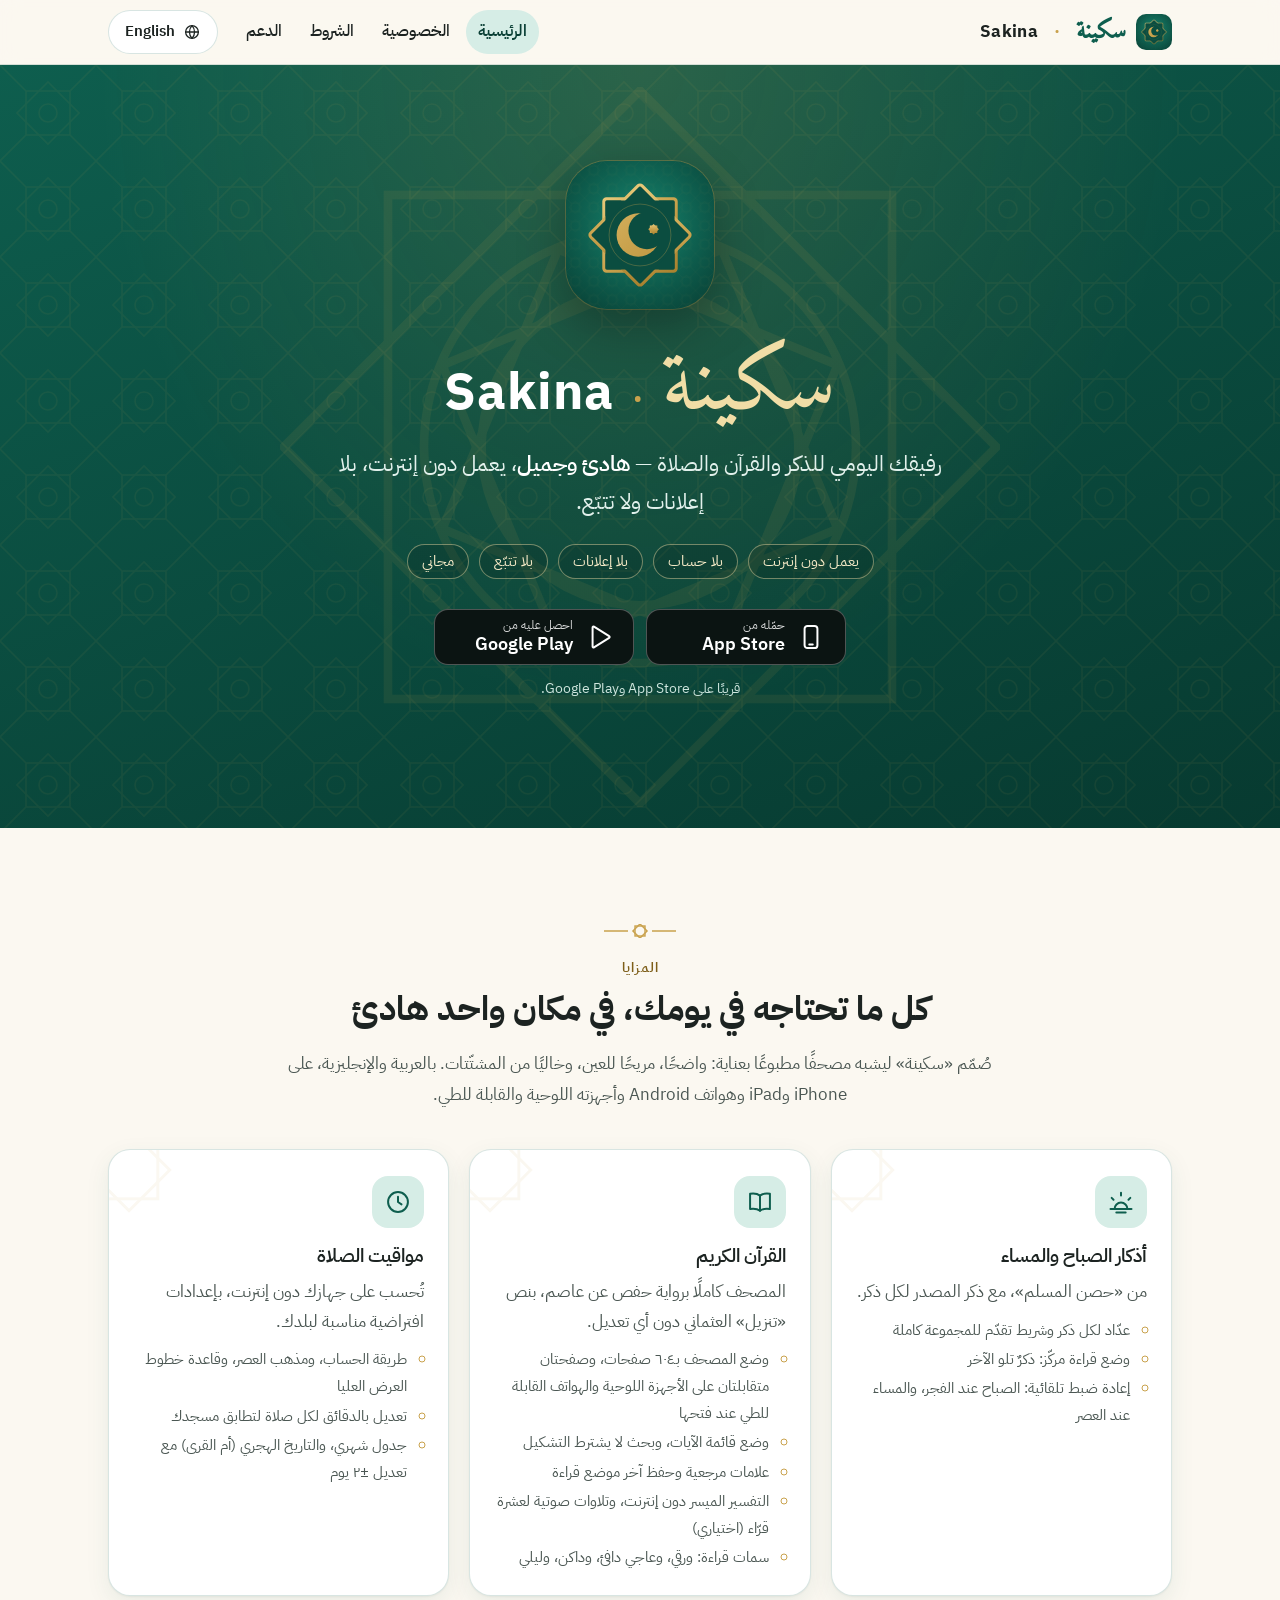
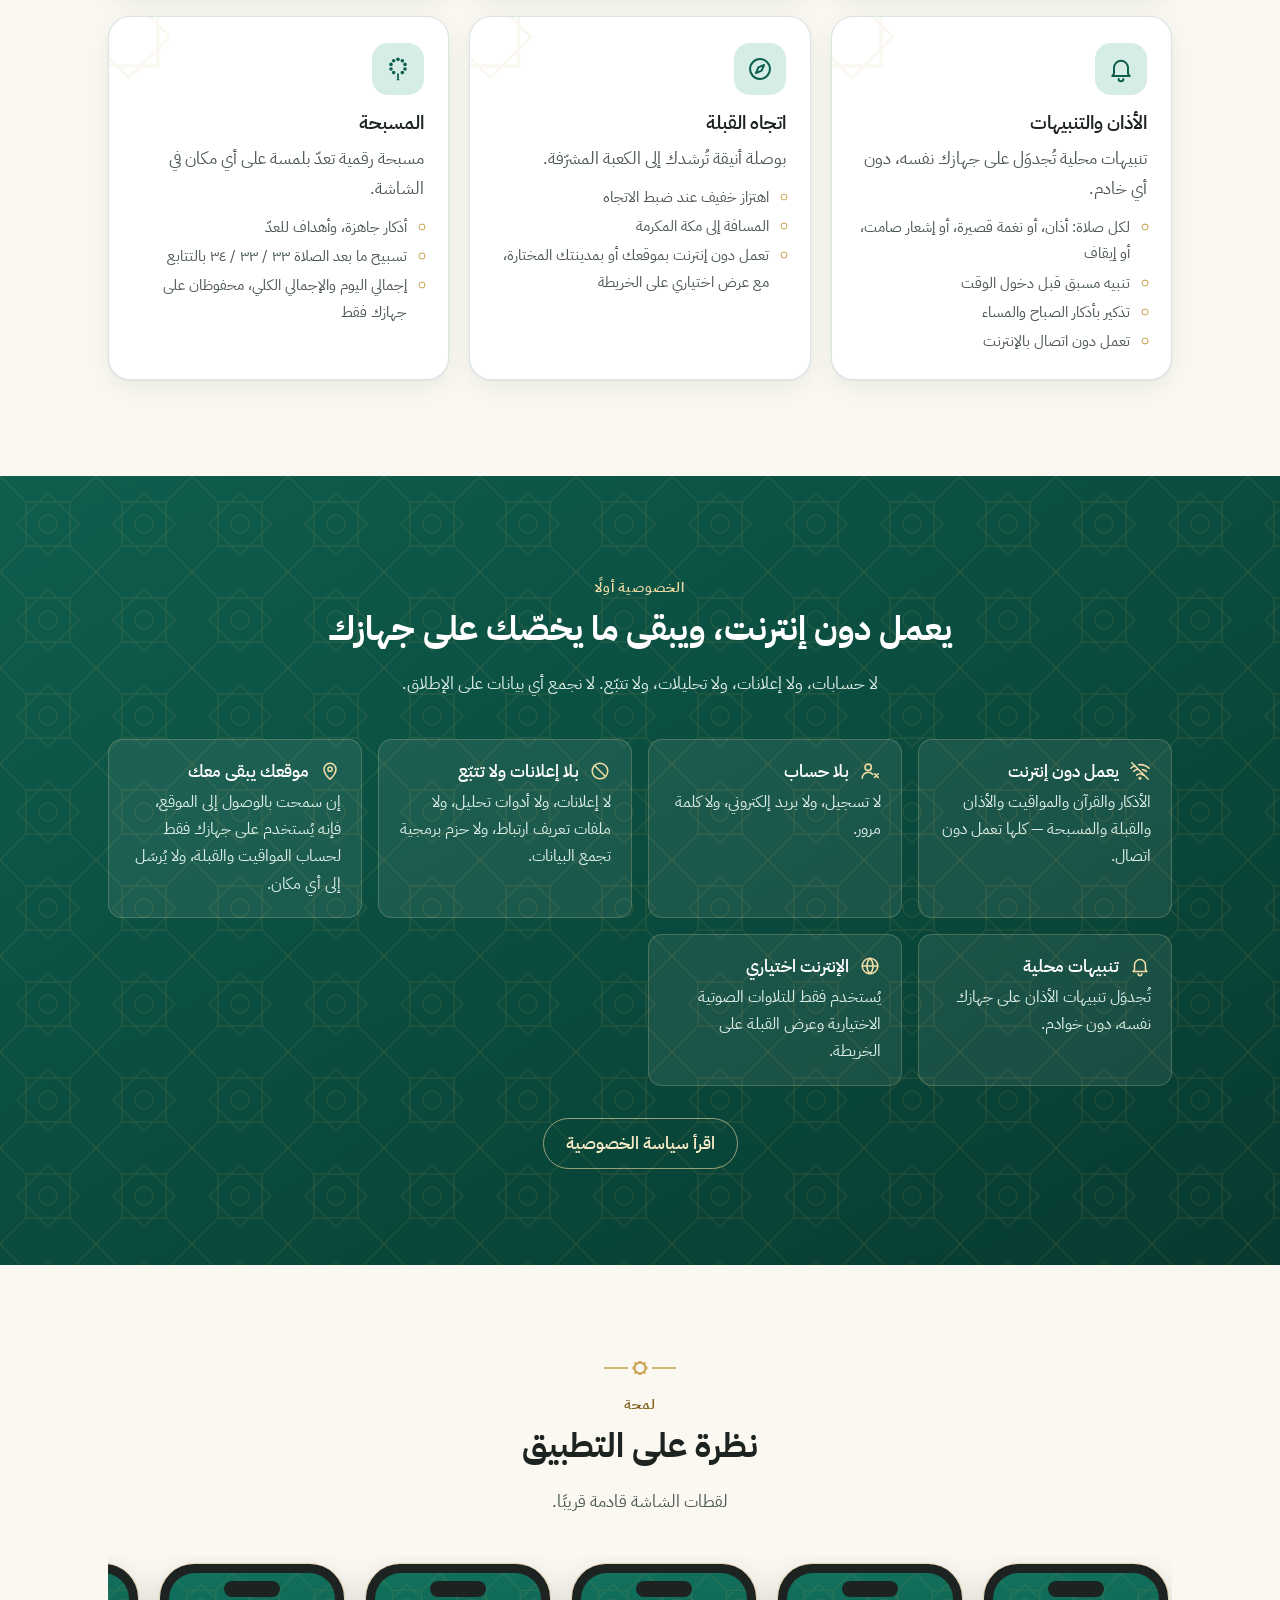
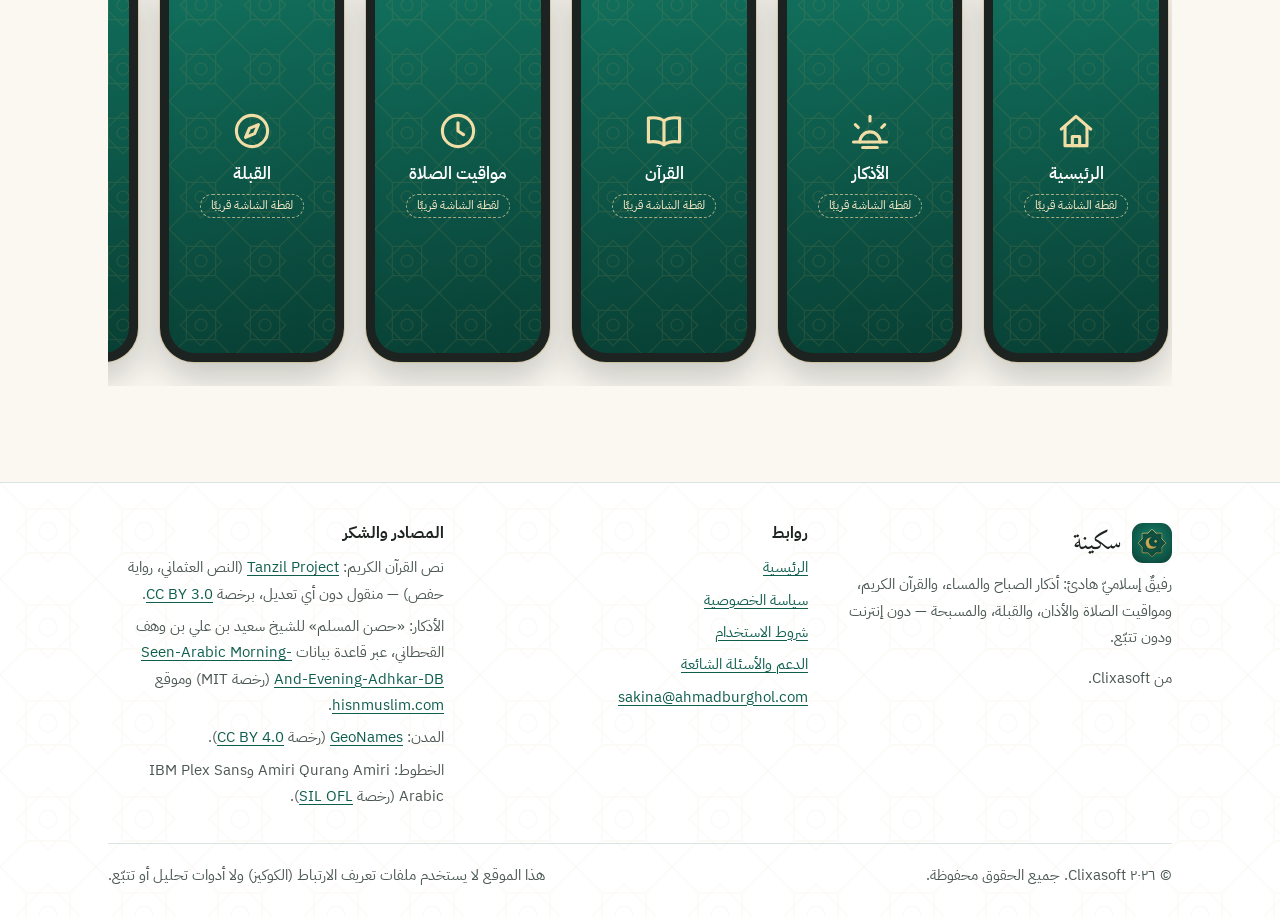
==== commit 38e5a998: "update" ====
--- a/index.html
+++ b/index.html
@@ -125,7 +125,7 @@
           <div class="card-icon"><svg aria-hidden="true" focusable="false"><use href="#i-quran"/></svg></div>
           <h3>القرآن الكريم</h3>
           <p>المصحف كاملًا برواية حفص عن عاصم، بنص «تنزيل» العثماني دون أي تعديل.</p>
-          <ul><li>وضع المصحف بـ٦٠٤ صفحات، وصفحتان متقابلتان على الأجهزة اللوحية والهواتف القابلة للطي عند فتحها</li><li>وضع قائمة الآيات، وبحث لا يشترط التشكيل</li><li>علامات مرجعية وحفظ آخر موضع قراءة</li><li>سمات قراءة: ورقي، وعاجي دافئ، وداكن، وليلي</li></ul>
+          <ul><li>وضع المصحف بـ٦٠٤ صفحات، وصفحتان متقابلتان على الأجهزة اللوحية والهواتف القابلة للطي عند فتحها</li><li>وضع قائمة الآيات، وبحث لا يشترط التشكيل</li><li>علامات مرجعية وحفظ آخر موضع قراءة</li><li>التفسير الميسر دون إنترنت، وتلاوات صوتية لعشرة قرّاء (اختياري)</li><li>سمات قراءة: ورقي، وعاجي دافئ، وداكن، وليلي</li></ul>
         </li>
         <li class="card">
           <div class="card-icon"><svg aria-hidden="true" focusable="false"><use href="#i-prayer"/></svg></div>
@@ -137,7 +137,7 @@
           <div class="card-icon"><svg aria-hidden="true" focusable="false"><use href="#i-adhan"/></svg></div>
           <h3>الأذان والتنبيهات</h3>
           <p>تنبيهات محلية تُجدوَل على جهازك نفسه، دون أي خادم.</p>
-          <ul><li>لكل صلاة: أذان، أو نغمة قصيرة، أو إشعار صامت، أو إيقاف</li><li>تنبيه مسبق قبل دخول الوقت</li><li>تعمل دون اتصال بالإنترنت</li></ul>
+          <ul><li>لكل صلاة: أذان، أو نغمة قصيرة، أو إشعار صامت، أو إيقاف</li><li>تنبيه مسبق قبل دخول الوقت</li><li>تذكير بأذكار الصباح والمساء</li><li>تعمل دون اتصال بالإنترنت</li></ul>
         </li>
         <li class="card">
           <div class="card-icon"><svg aria-hidden="true" focusable="false"><use href="#i-qibla"/></svg></div>
@@ -173,7 +173,7 @@
           <div class="card-icon"><svg aria-hidden="true" focusable="false"><use href="#i-quran"/></svg></div>
           <h3>The Holy Quran</h3>
           <p>The complete Mushaf (Hafs ‘an ‘Asim) using the Tanzil Uthmani text, unmodified.</p>
-          <ul><li>604-page mushaf mode, with two facing pages on tablets and unfolded foldables</li><li>Ayah list mode and search that ignores tashkeel</li><li>Bookmarks and automatic last-read position</li><li>Reading themes: paper, sepia, dark and night</li></ul>
+          <ul><li>604-page mushaf mode, with two facing pages on tablets and unfolded foldables</li><li>Ayah list mode and search that ignores tashkeel</li><li>Bookmarks, last-read position and Tafsir Al-Muyassar (offline)</li><li>Optional recitation audio from 10 reciters</li><li>Reading themes: paper, sepia, dark and night</li></ul>
         </li>
         <li class="card">
           <div class="card-icon"><svg aria-hidden="true" focusable="false"><use href="#i-prayer"/></svg></div>
@@ -185,7 +185,7 @@
           <div class="card-icon"><svg aria-hidden="true" focusable="false"><use href="#i-adhan"/></svg></div>
           <h3>Adhan &amp; Alerts</h3>
           <p>Local notifications scheduled on the device itself — no server involved.</p>
-          <ul><li>Per prayer: adhan, short beep, silent notification or off</li><li>Optional pre-alert before each prayer</li><li>Works without an internet connection</li></ul>
+          <ul><li>Per prayer: adhan, short beep, silent notification or off</li><li>Optional pre-alert before each prayer</li><li>Morning &amp; evening azkar reminders</li><li>Works without an internet connection</li></ul>
         </li>
         <li class="card">
           <div class="card-icon"><svg aria-hidden="true" focusable="false"><use href="#i-qibla"/></svg></div>
